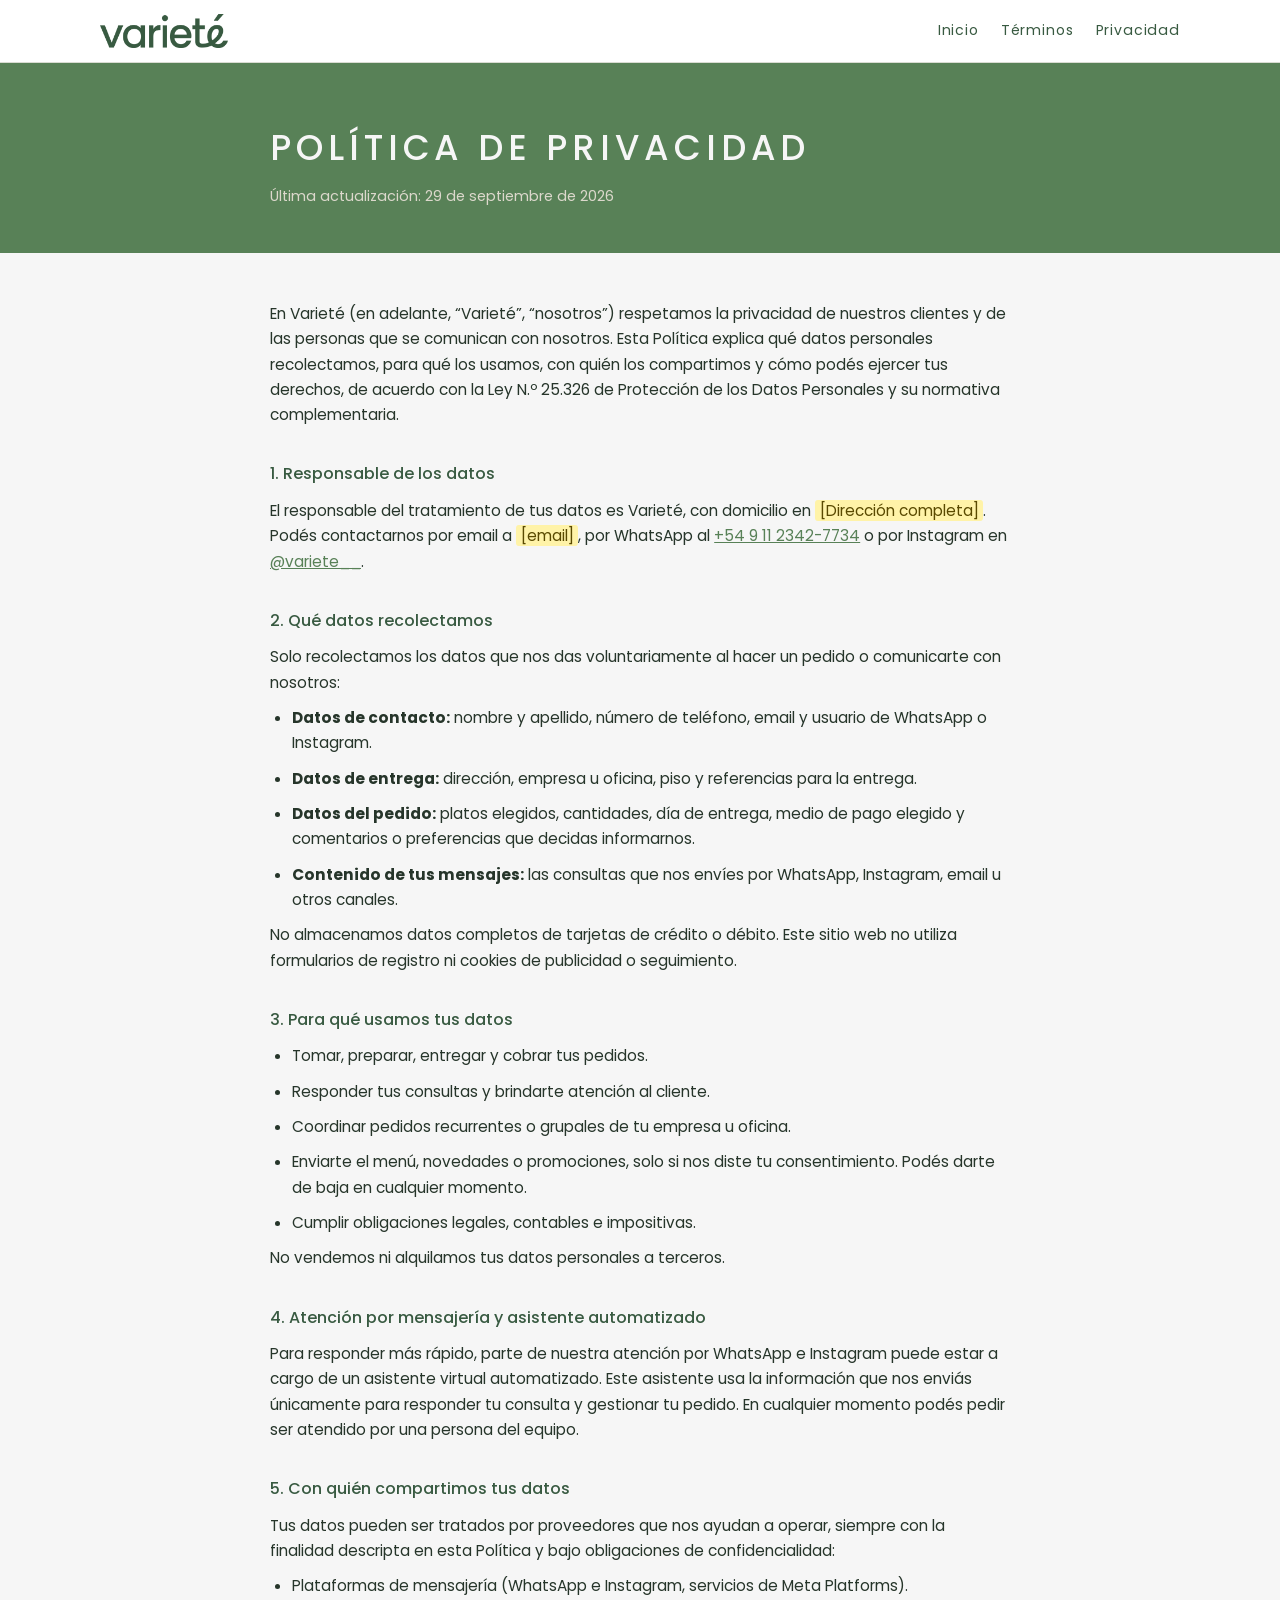
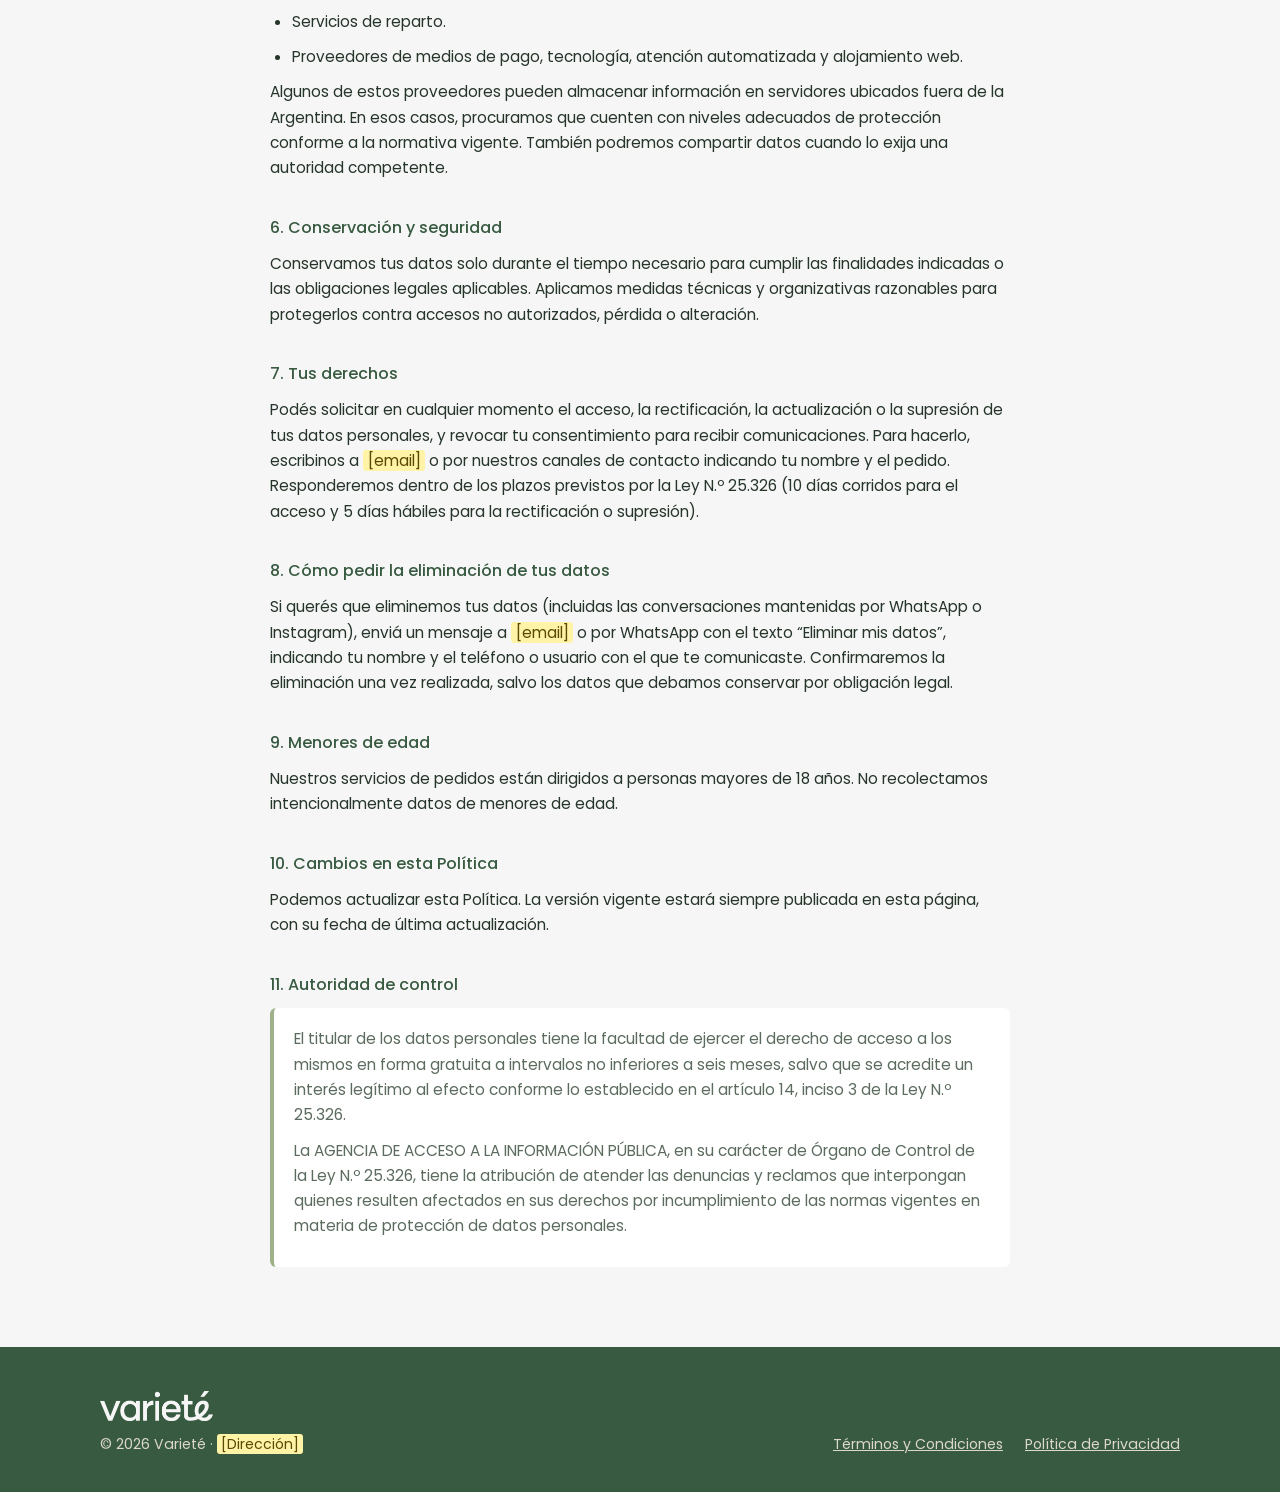
==== privacidad.html @ 96e12840 "variete homepage" ====
<!doctype html>
<html lang="es-AR">
<head>
  <meta charset="utf-8">
  <meta name="viewport" content="width=device-width, initial-scale=1">
  <title>Política de Privacidad | Varieté</title>
  <meta name="description" content="Política de Privacidad de Varieté: qué datos personales recolectamos al tomar pedidos, para qué los usamos y cómo ejercer tus derechos.">
  <link rel="icon" href="/img/favicon.png">
  <link rel="preconnect" href="https://fonts.googleapis.com">
  <link rel="preconnect" href="https://fonts.gstatic.com" crossorigin>
  <link href="https://fonts.googleapis.com/css2?family=Poppins:wght@400;500&display=swap" rel="stylesheet">
  <link rel="stylesheet" href="/styles.css">
</head>
<body>
  <header class="site">
    <div class="wrap">
      <a class="logo" href="/"><img src="/img/logo-verde.png" alt="Varieté"></a>
      <nav>
        <a href="/">Inicio</a>
        <a class="nav-sec" href="/terminos">Términos</a>
        <a class="nav-sec" href="/privacidad">Privacidad</a>
      </nav>
    </div>
  </header>

  <section class="legal-head">
    <div class="wrap">
      <h1 class="titulo">Política de Privacidad</h1>
      <p class="updated">Última actualización: 29 de septiembre de 2026</p>
    </div>
  </section>

  <main class="legal">
    <div class="wrap">
      <p>En Varieté (en adelante, “Varieté”, “nosotros”) respetamos la privacidad de nuestros clientes y de las personas que se comunican con nosotros. Esta Política explica qué datos personales recolectamos, para qué los usamos, con quién los compartimos y cómo podés ejercer tus derechos, de acuerdo con la Ley N.º 25.326 de Protección de los Datos Personales y su normativa complementaria.</p>

      <h2>1. Responsable de los datos</h2>
      <p>El responsable del tratamiento de tus datos es Varieté, con domicilio en <span class="completar">[Dirección completa]</span>. Podés contactarnos por email a <span class="completar">[email]</span>, por WhatsApp al <a href="https://wa.me/5491123427734" target="_blank" rel="noopener">+54 9 11 2342-7734</a> o por Instagram en <a href="https://www.instagram.com/variete__/" target="_blank" rel="noopener">@variete__</a>.</p>

      <h2>2. Qué datos recolectamos</h2>
      <p>Solo recolectamos los datos que nos das voluntariamente al hacer un pedido o comunicarte con nosotros:</p>
      <ul>
        <li><strong>Datos de contacto:</strong> nombre y apellido, número de teléfono, email y usuario de WhatsApp o Instagram.</li>
        <li><strong>Datos de entrega:</strong> dirección, empresa u oficina, piso y referencias para la entrega.</li>
        <li><strong>Datos del pedido:</strong> platos elegidos, cantidades, día de entrega, medio de pago elegido y comentarios o preferencias que decidas informarnos.</li>
        <li><strong>Contenido de tus mensajes:</strong> las consultas que nos envíes por WhatsApp, Instagram, email u otros canales.</li>
      </ul>
      <p>No almacenamos datos completos de tarjetas de crédito o débito. Este sitio web no utiliza formularios de registro ni cookies de publicidad o seguimiento.</p>

      <h2>3. Para qué usamos tus datos</h2>
      <ul>
        <li>Tomar, preparar, entregar y cobrar tus pedidos.</li>
        <li>Responder tus consultas y brindarte atención al cliente.</li>
        <li>Coordinar pedidos recurrentes o grupales de tu empresa u oficina.</li>
        <li>Enviarte el menú, novedades o promociones, solo si nos diste tu consentimiento. Podés darte de baja en cualquier momento.</li>
        <li>Cumplir obligaciones legales, contables e impositivas.</li>
      </ul>
      <p>No vendemos ni alquilamos tus datos personales a terceros.</p>

      <h2>4. Atención por mensajería y asistente automatizado</h2>
      <p>Para responder más rápido, parte de nuestra atención por WhatsApp e Instagram puede estar a cargo de un asistente virtual automatizado. Este asistente usa la información que nos enviás únicamente para responder tu consulta y gestionar tu pedido. En cualquier momento podés pedir ser atendido por una persona del equipo.</p>

      <h2>5. Con quién compartimos tus datos</h2>
      <p>Tus datos pueden ser tratados por proveedores que nos ayudan a operar, siempre con la finalidad descripta en esta Política y bajo obligaciones de confidencialidad:</p>
      <ul>
        <li>Plataformas de mensajería (WhatsApp e Instagram, servicios de Meta Platforms).</li>
        <li>Servicios de reparto.</li>
        <li>Proveedores de medios de pago, tecnología, atención automatizada y alojamiento web.</li>
      </ul>
      <p>Algunos de estos proveedores pueden almacenar información en servidores ubicados fuera de la Argentina. En esos casos, procuramos que cuenten con niveles adecuados de protección conforme a la normativa vigente. También podremos compartir datos cuando lo exija una autoridad competente.</p>

      <h2>6. Conservación y seguridad</h2>
      <p>Conservamos tus datos solo durante el tiempo necesario para cumplir las finalidades indicadas o las obligaciones legales aplicables. Aplicamos medidas técnicas y organizativas razonables para protegerlos contra accesos no autorizados, pérdida o alteración.</p>

      <h2>7. Tus derechos</h2>
      <p>Podés solicitar en cualquier momento el acceso, la rectificación, la actualización o la supresión de tus datos personales, y revocar tu consentimiento para recibir comunicaciones. Para hacerlo, escribinos a <span class="completar">[email]</span> o por nuestros canales de contacto indicando tu nombre y el pedido. Responderemos dentro de los plazos previstos por la Ley N.º 25.326 (10 días corridos para el acceso y 5 días hábiles para la rectificación o supresión).</p>

      <h2>8. Cómo pedir la eliminación de tus datos</h2>
      <p>Si querés que eliminemos tus datos (incluidas las conversaciones mantenidas por WhatsApp o Instagram), enviá un mensaje a <span class="completar">[email]</span> o por WhatsApp con el texto “Eliminar mis datos”, indicando tu nombre y el teléfono o usuario con el que te comunicaste. Confirmaremos la eliminación una vez realizada, salvo los datos que debamos conservar por obligación legal.</p>

      <h2>9. Menores de edad</h2>
      <p>Nuestros servicios de pedidos están dirigidos a personas mayores de 18 años. No recolectamos intencionalmente datos de menores de edad.</p>

      <h2>10. Cambios en esta Política</h2>
      <p>Podemos actualizar esta Política. La versión vigente estará siempre publicada en esta página, con su fecha de última actualización.</p>

      <h2>11. Autoridad de control</h2>
      <div class="box">
        <p>El titular de los datos personales tiene la facultad de ejercer el derecho de acceso a los mismos en forma gratuita a intervalos no inferiores a seis meses, salvo que se acredite un interés legítimo al efecto conforme lo establecido en el artículo 14, inciso 3 de la Ley N.º 25.326.</p>
        <p>La AGENCIA DE ACCESO A LA INFORMACIÓN PÚBLICA, en su carácter de Órgano de Control de la Ley N.º 25.326, tiene la atribución de atender las denuncias y reclamos que interpongan quienes resulten afectados en sus derechos por incumplimiento de las normas vigentes en materia de protección de datos personales.</p>
      </div>
    </div>
  </main>

  <footer class="site">
    <div class="wrap">
      <div>
        <img class="logo-footer" src="/img/logo-blanco.png" alt="Varieté">
        <div>© 2026 Varieté · <span class="completar">[Dirección]</span></div>
      </div>
      <div>
        <a href="/terminos">Términos y Condiciones</a>
        <a href="/privacidad">Política de Privacidad</a>
      </div>
    </div>
  </footer>
</body>
</html>
---- styles.css ----
/* ====== Identidad Varieté ====== */
:root {
  --blanco: #F6F6F6;
  --arena: #DCD8CC;
  --salvia: #A0B089;
  --verde: #588157;
  --verde-osc: #385A41;
  --ink: #26352a;
  --muted: #5b6b5e;
  --line: #d9dcd2;
  --font: "Poppins", system-ui, -apple-system, "Segoe UI", Roboto, sans-serif;
}

* { box-sizing: border-box; margin: 0; padding: 0; }
html { scroll-behavior: smooth; }
body { font-family: var(--font); background: var(--blanco); color: var(--ink); line-height: 1.65; font-size: 16px; font-weight: 400; }
a { color: var(--verde); }
img { max-width: 100%; display: block; }

/* Marca pendiente de completar (borrar la clase cuando se cargue el dato real) */
.completar { background: #fff3a8; color: #5a4a00; padding: 0 .3em; border-radius: 3px; }

.wrap { max-width: 1120px; margin: 0 auto; padding: 0 20px; }
.titulo { text-transform: uppercase; letter-spacing: .14em; font-weight: 500; }

/* Header */
header.site { background: #fff; border-bottom: 1px solid var(--line); position: sticky; top: 0; z-index: 10; }
header.site .wrap { display: flex; align-items: center; justify-content: space-between; gap: 16px; padding-top: 14px; padding-bottom: 14px; }
.logo img { height: 34px; width: auto; }
nav { display: flex; align-items: center; gap: 22px; }
nav a { color: var(--verde-osc); text-decoration: none; font-size: .88rem; letter-spacing: .06em; }
nav a:hover { color: var(--verde); }

/* Botones */
.btn { display: inline-block; padding: 12px 24px; border-radius: 999px; text-decoration: none; font-size: .84rem; letter-spacing: .1em; text-transform: uppercase; font-weight: 500; border: 1.5px solid transparent; transition: .15s; }
.btn-claro { background: var(--blanco); color: var(--verde-osc); }
.btn-claro:hover { background: var(--arena); }
.btn-borde { border-color: var(--blanco); color: var(--blanco); }
.btn-borde:hover { background: rgba(255,255,255,.12); }
.btn-verde { background: var(--verde); color: #fff; }
.btn-verde:hover { background: var(--verde-osc); }

/* Hero */
.hero { background: var(--verde); color: var(--blanco); overflow: hidden; }
.hero .wrap { display: grid; grid-template-columns: 1.05fr 1fr; gap: 48px; align-items: center; padding-top: 72px; padding-bottom: 72px; }
.hero .logo-hero { width: min(420px, 90%); }
.hero .tagline { margin-top: 18px; font-size: 1rem; color: var(--arena); }
.hero p.bajada { margin-top: 22px; max-width: 460px; font-size: 1.05rem; opacity: .95; }
.hero .acciones { margin-top: 30px; display: flex; gap: 12px; flex-wrap: wrap; }
.hero .foto { border-radius: 18px; overflow: hidden; box-shadow: 0 20px 50px rgba(0,0,0,.18); }
.hero .foto img { width: 100%; aspect-ratio: 16/10; object-fit: cover; }

/* Franja de horario */
.franja { background: var(--verde-osc); color: var(--arena); text-align: center; padding: 14px 20px; font-size: .9rem; letter-spacing: .08em; }
.franja strong { color: var(--blanco); font-weight: 500; }

/* Secciones */
section.block { padding: 80px 0; }
section.block.arena { background: var(--arena); }
.sec-head { text-align: center; margin-bottom: 44px; }
.sec-head h2 { font-size: clamp(1.5rem, 3.2vw, 2rem); color: var(--verde-osc); }
.sec-head p { color: var(--muted); margin-top: 10px; max-width: 560px; margin-left: auto; margin-right: auto; }

/* Beneficios */
.beneficios { display: grid; grid-template-columns: repeat(4, 1fr); gap: 20px; }
.beneficio { background: #fff; border-radius: 16px; overflow: hidden; }
.beneficio img { width: 100%; aspect-ratio: 1; object-fit: cover; }
.beneficio div { padding: 18px 20px 22px; }
.beneficio h3 { font-size: .86rem; color: var(--verde-osc); margin-bottom: 6px; }
.beneficio p { font-size: .9rem; color: var(--muted); }

/* Cómo pedir */
.pasos { display: grid; grid-template-columns: repeat(3, 1fr); gap: 20px; counter-reset: paso; }
.paso { background: var(--blanco); border-radius: 16px; padding: 28px 24px; position: relative; }
.paso::before { counter-increment: paso; content: counter(paso); display: grid; place-items: center; width: 40px; height: 40px; border-radius: 50%; background: var(--verde); color: #fff; font-weight: 500; margin-bottom: 16px; }
.paso h3 { font-size: .9rem; color: var(--verde-osc); margin-bottom: 6px; }
.paso p { font-size: .94rem; color: var(--muted); }
.pedir-cta { text-align: center; margin-top: 36px; display: flex; gap: 12px; justify-content: center; flex-wrap: wrap; }

/* Menú */
.menu-grid { display: grid; grid-template-columns: repeat(3, 1fr); gap: 24px; }
.cat { background: #fff; border-radius: 16px; overflow: hidden; display: flex; flex-direction: column; }
.cat img { width: 100%; aspect-ratio: 4/3; object-fit: cover; }
.cat .cuerpo { padding: 22px 22px 26px; }
.cat h3 { font-size: .95rem; color: #fff; background: var(--verde); display: inline-block; padding: 4px 14px; border-radius: 999px; margin-bottom: 14px; }
.cat ul { list-style: none; }
.cat li { padding: 10px 0; border-top: 1px solid var(--line); }
.cat li:first-child { border-top: 0; padding-top: 0; }
.cat li strong { display: block; font-weight: 500; color: var(--verde-osc); font-size: .93rem; }
.cat li span { font-size: .84rem; color: var(--muted); }
.nuevo { font-size: .66rem; background: #e8f07a; color: var(--verde-osc); padding: 1px 7px; border-radius: 999px; margin-left: 6px; vertical-align: 2px; letter-spacing: .08em; }
.menu-nota { text-align: center; color: var(--muted); font-size: .88rem; margin-top: 28px; }

/* Contacto */
.contacto-grid { display: grid; grid-template-columns: repeat(auto-fit, minmax(230px, 1fr)); gap: 20px; }
.dato { background: var(--blanco); border-radius: 16px; padding: 24px; }
.dato h3 { font-size: .74rem; color: var(--verde); margin-bottom: 6px; }
.dato p { color: var(--verde-osc); }

/* Páginas legales */
.legal-head { background: var(--verde); color: var(--blanco); padding: 56px 0 44px; }
.legal-head h1 { font-size: clamp(1.6rem, 4vw, 2.2rem); }
.legal-head .updated { color: var(--arena); font-size: .9rem; margin-top: 8px; }
.legal { padding: 48px 0 80px; }
.legal .wrap, .legal-head .wrap { max-width: 780px; }
.legal h2 { font-size: 1rem; color: var(--verde-osc); margin: 34px 0 10px; font-weight: 500; }
.legal p, .legal li { margin-bottom: 10px; color: var(--ink); font-size: .96rem; }
.legal ul { padding-left: 22px; }
.legal .box { background: #fff; border-left: 4px solid var(--salvia); padding: 18px 20px; border-radius: 6px; font-size: .9rem; }
.legal .box p { color: var(--muted); }

/* Footer */
footer.site { background: var(--verde-osc); color: var(--arena); padding: 44px 0 36px; font-size: .88rem; }
footer.site .wrap { display: flex; justify-content: space-between; align-items: flex-end; gap: 24px; flex-wrap: wrap; }
footer.site .logo-footer { height: 30px; width: auto; margin-bottom: 12px; }
footer.site a { color: var(--arena); margin-left: 18px; }
footer.site a:first-child { margin-left: 0; }

@media (max-width: 900px) {
  .hero .wrap { grid-template-columns: 1fr; padding-top: 52px; padding-bottom: 52px; gap: 36px; }
  .beneficios { grid-template-columns: repeat(2, 1fr); }
  .menu-grid { grid-template-columns: repeat(2, 1fr); }
  .pasos { grid-template-columns: 1fr; }
}
@media (max-width: 600px) {
  nav a.nav-sec { display: none; }
  .logo img { height: 28px; }
  section.block { padding: 60px 0; }
  .menu-grid { grid-template-columns: 1fr; }
  .beneficios { gap: 14px; }
  .beneficio div { padding: 14px; }
  footer.site a { margin-left: 0; margin-right: 16px; }
}
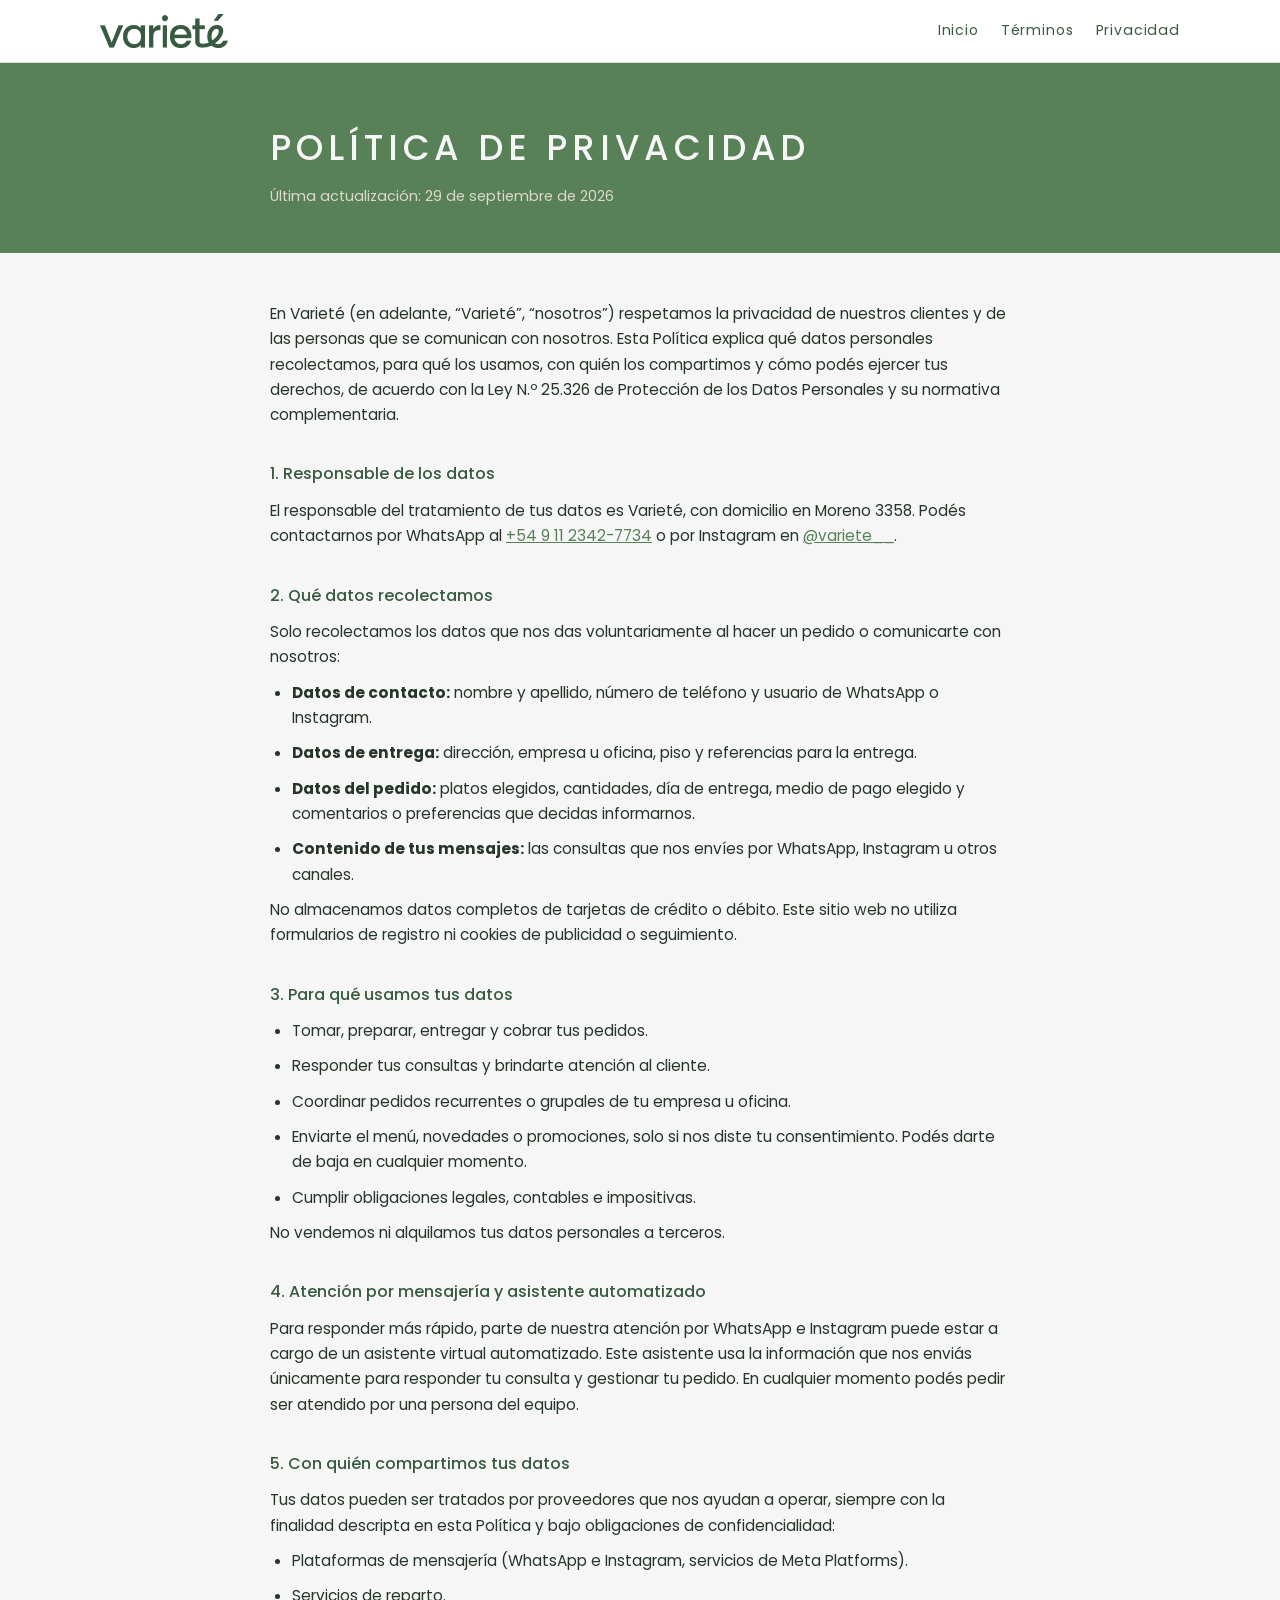
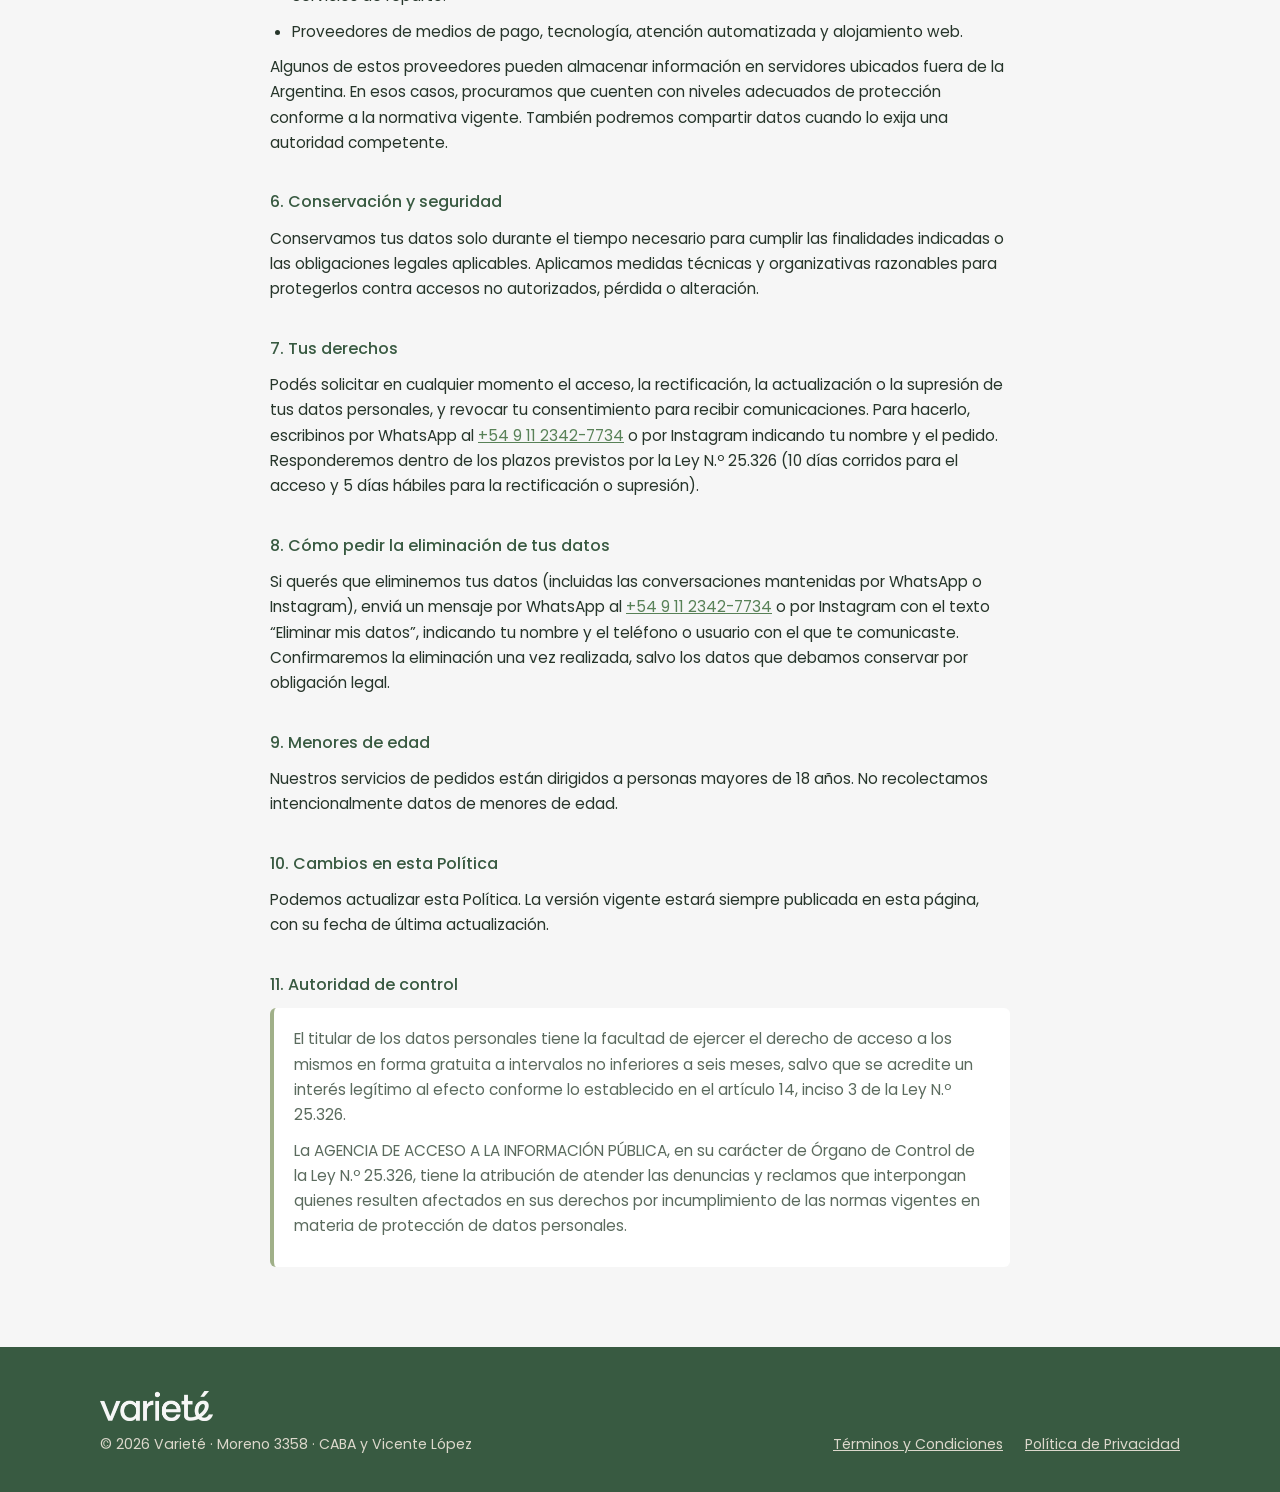
==== commit bd95a109: "agrego datos" ====
--- a/privacidad.html
+++ b/privacidad.html
@@ -5,20 +5,20 @@
   <meta name="viewport" content="width=device-width, initial-scale=1">
   <title>Política de Privacidad | Varieté</title>
   <meta name="description" content="Política de Privacidad de Varieté: qué datos personales recolectamos al tomar pedidos, para qué los usamos y cómo ejercer tus derechos.">
-  <link rel="icon" href="/img/favicon.png">
+  <link rel="icon" href="img/favicon.png">
   <link rel="preconnect" href="https://fonts.googleapis.com">
   <link rel="preconnect" href="https://fonts.gstatic.com" crossorigin>
   <link href="https://fonts.googleapis.com/css2?family=Poppins:wght@400;500&display=swap" rel="stylesheet">
-  <link rel="stylesheet" href="/styles.css">
+  <link rel="stylesheet" href="styles.css">
 </head>
 <body>
   <header class="site">
     <div class="wrap">
-      <a class="logo" href="/"><img src="/img/logo-verde.png" alt="Varieté"></a>
+      <a class="logo" href="./"><img src="img/logo-verde.png" alt="Varieté"></a>
       <nav>
-        <a href="/">Inicio</a>
-        <a class="nav-sec" href="/terminos">Términos</a>
-        <a class="nav-sec" href="/privacidad">Privacidad</a>
+        <a href="./">Inicio</a>
+        <a class="nav-sec" href="terminos">Términos</a>
+        <a class="nav-sec" href="privacidad">Privacidad</a>
       </nav>
     </div>
   </header>
@@ -35,15 +35,15 @@
       <p>En Varieté (en adelante, “Varieté”, “nosotros”) respetamos la privacidad de nuestros clientes y de las personas que se comunican con nosotros. Esta Política explica qué datos personales recolectamos, para qué los usamos, con quién los compartimos y cómo podés ejercer tus derechos, de acuerdo con la Ley N.º 25.326 de Protección de los Datos Personales y su normativa complementaria.</p>
 
       <h2>1. Responsable de los datos</h2>
-      <p>El responsable del tratamiento de tus datos es Varieté, con domicilio en <span class="completar">[Dirección completa]</span>. Podés contactarnos por email a <span class="completar">[email]</span>, por WhatsApp al <a href="https://wa.me/5491123427734" target="_blank" rel="noopener">+54 9 11 2342-7734</a> o por Instagram en <a href="https://www.instagram.com/variete__/" target="_blank" rel="noopener">@variete__</a>.</p>
+      <p>El responsable del tratamiento de tus datos es Varieté, con domicilio en Moreno 3358. Podés contactarnos por WhatsApp al <a href="https://wa.me/5491123427734" target="_blank" rel="noopener">+54 9 11 2342-7734</a> o por Instagram en <a href="https://www.instagram.com/variete__/" target="_blank" rel="noopener">@variete__</a>.</p>
 
       <h2>2. Qué datos recolectamos</h2>
       <p>Solo recolectamos los datos que nos das voluntariamente al hacer un pedido o comunicarte con nosotros:</p>
       <ul>
-        <li><strong>Datos de contacto:</strong> nombre y apellido, número de teléfono, email y usuario de WhatsApp o Instagram.</li>
+        <li><strong>Datos de contacto:</strong> nombre y apellido, número de teléfono y usuario de WhatsApp o Instagram.</li>
         <li><strong>Datos de entrega:</strong> dirección, empresa u oficina, piso y referencias para la entrega.</li>
         <li><strong>Datos del pedido:</strong> platos elegidos, cantidades, día de entrega, medio de pago elegido y comentarios o preferencias que decidas informarnos.</li>
-        <li><strong>Contenido de tus mensajes:</strong> las consultas que nos envíes por WhatsApp, Instagram, email u otros canales.</li>
+        <li><strong>Contenido de tus mensajes:</strong> las consultas que nos envíes por WhatsApp, Instagram u otros canales.</li>
       </ul>
       <p>No almacenamos datos completos de tarjetas de crédito o débito. Este sitio web no utiliza formularios de registro ni cookies de publicidad o seguimiento.</p>
 
@@ -73,10 +73,10 @@
       <p>Conservamos tus datos solo durante el tiempo necesario para cumplir las finalidades indicadas o las obligaciones legales aplicables. Aplicamos medidas técnicas y organizativas razonables para protegerlos contra accesos no autorizados, pérdida o alteración.</p>
 
       <h2>7. Tus derechos</h2>
-      <p>Podés solicitar en cualquier momento el acceso, la rectificación, la actualización o la supresión de tus datos personales, y revocar tu consentimiento para recibir comunicaciones. Para hacerlo, escribinos a <span class="completar">[email]</span> o por nuestros canales de contacto indicando tu nombre y el pedido. Responderemos dentro de los plazos previstos por la Ley N.º 25.326 (10 días corridos para el acceso y 5 días hábiles para la rectificación o supresión).</p>
+      <p>Podés solicitar en cualquier momento el acceso, la rectificación, la actualización o la supresión de tus datos personales, y revocar tu consentimiento para recibir comunicaciones. Para hacerlo, escribinos por WhatsApp al <a href="https://wa.me/5491123427734" target="_blank" rel="noopener">+54 9 11 2342-7734</a> o por Instagram indicando tu nombre y el pedido. Responderemos dentro de los plazos previstos por la Ley N.º 25.326 (10 días corridos para el acceso y 5 días hábiles para la rectificación o supresión).</p>
 
       <h2>8. Cómo pedir la eliminación de tus datos</h2>
-      <p>Si querés que eliminemos tus datos (incluidas las conversaciones mantenidas por WhatsApp o Instagram), enviá un mensaje a <span class="completar">[email]</span> o por WhatsApp con el texto “Eliminar mis datos”, indicando tu nombre y el teléfono o usuario con el que te comunicaste. Confirmaremos la eliminación una vez realizada, salvo los datos que debamos conservar por obligación legal.</p>
+      <p>Si querés que eliminemos tus datos (incluidas las conversaciones mantenidas por WhatsApp o Instagram), enviá un mensaje por WhatsApp al <a href="https://wa.me/5491123427734" target="_blank" rel="noopener">+54 9 11 2342-7734</a> o por Instagram con el texto “Eliminar mis datos”, indicando tu nombre y el teléfono o usuario con el que te comunicaste. Confirmaremos la eliminación una vez realizada, salvo los datos que debamos conservar por obligación legal.</p>
 
       <h2>9. Menores de edad</h2>
       <p>Nuestros servicios de pedidos están dirigidos a personas mayores de 18 años. No recolectamos intencionalmente datos de menores de edad.</p>
@@ -95,12 +95,12 @@
   <footer class="site">
     <div class="wrap">
       <div>
-        <img class="logo-footer" src="/img/logo-blanco.png" alt="Varieté">
-        <div>© 2026 Varieté · <span class="completar">[Dirección]</span></div>
+        <img class="logo-footer" src="img/logo-blanco.png" alt="Varieté">
+        <div>© 2026 Varieté · Moreno 3358 · CABA y Vicente López</div>
       </div>
       <div>
-        <a href="/terminos">Términos y Condiciones</a>
-        <a href="/privacidad">Política de Privacidad</a>
+        <a href="terminos">Términos y Condiciones</a>
+        <a href="privacidad">Política de Privacidad</a>
       </div>
     </div>
   </footer>
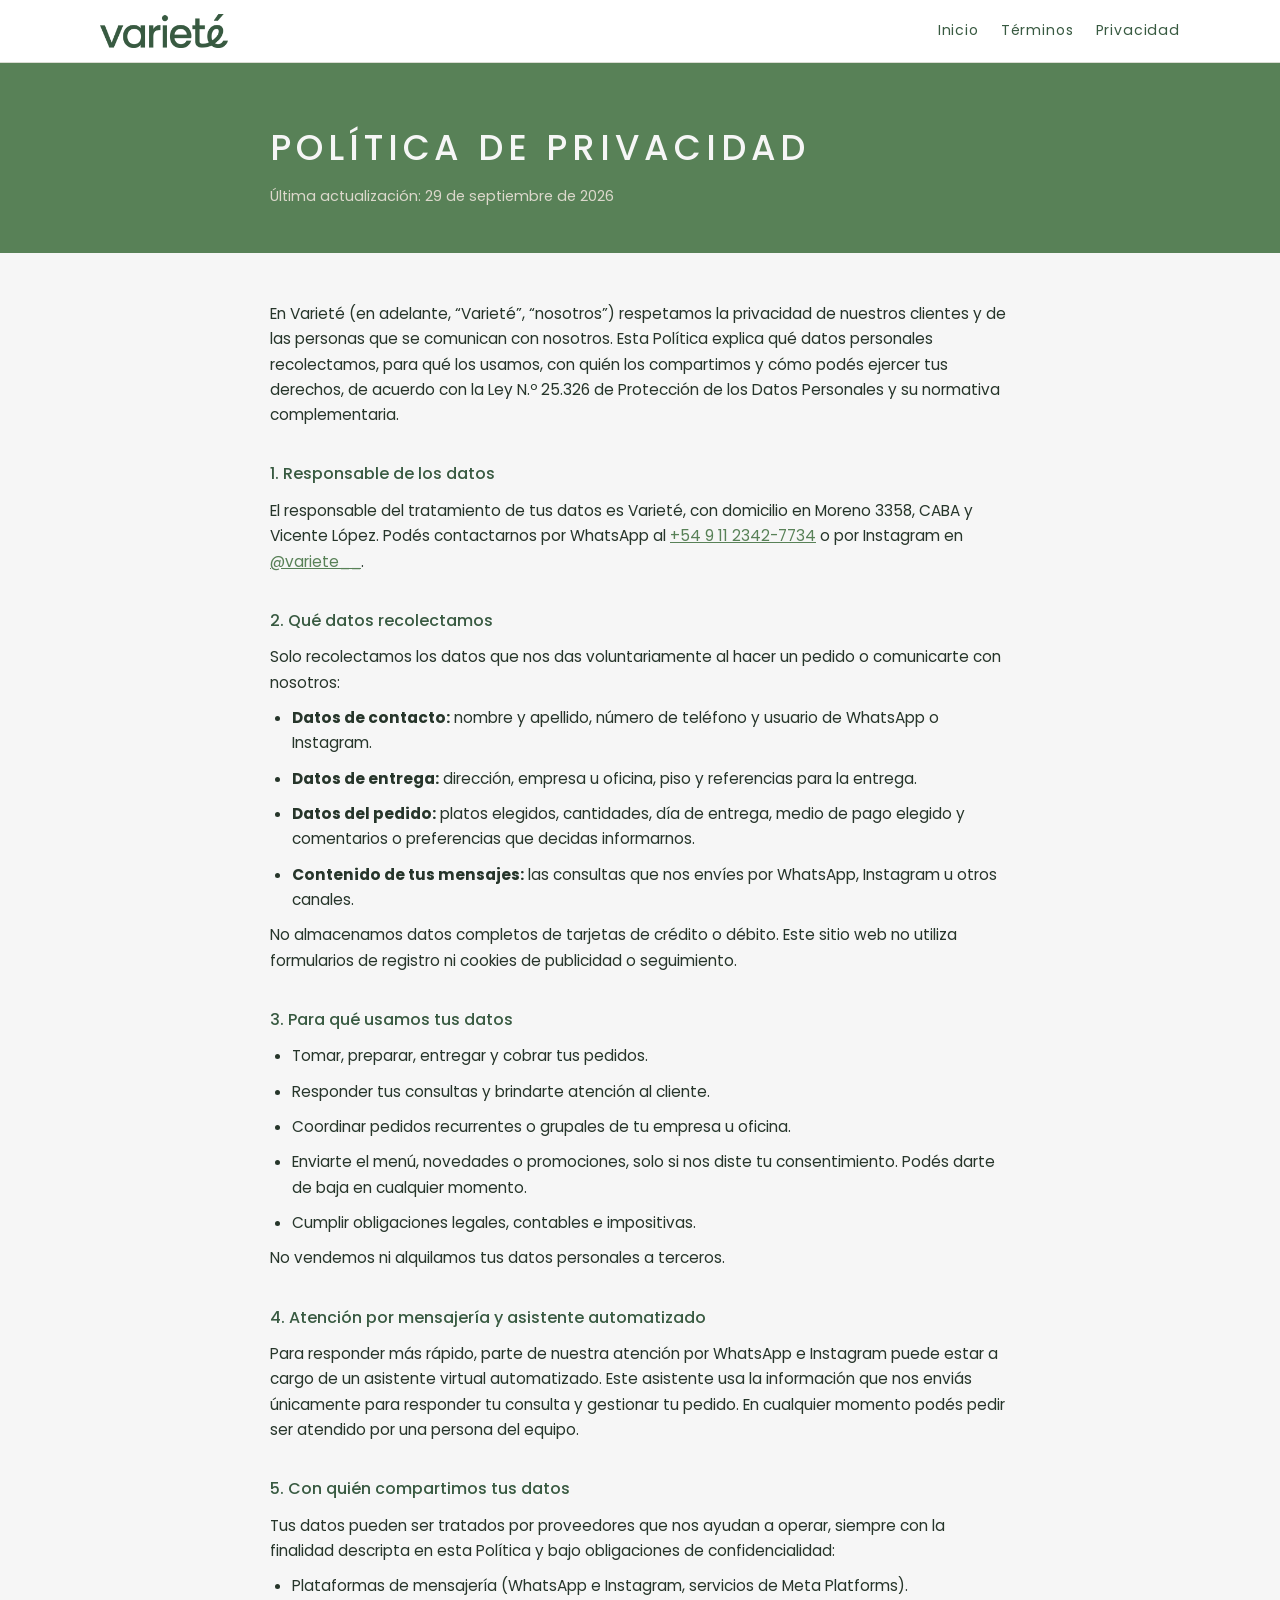
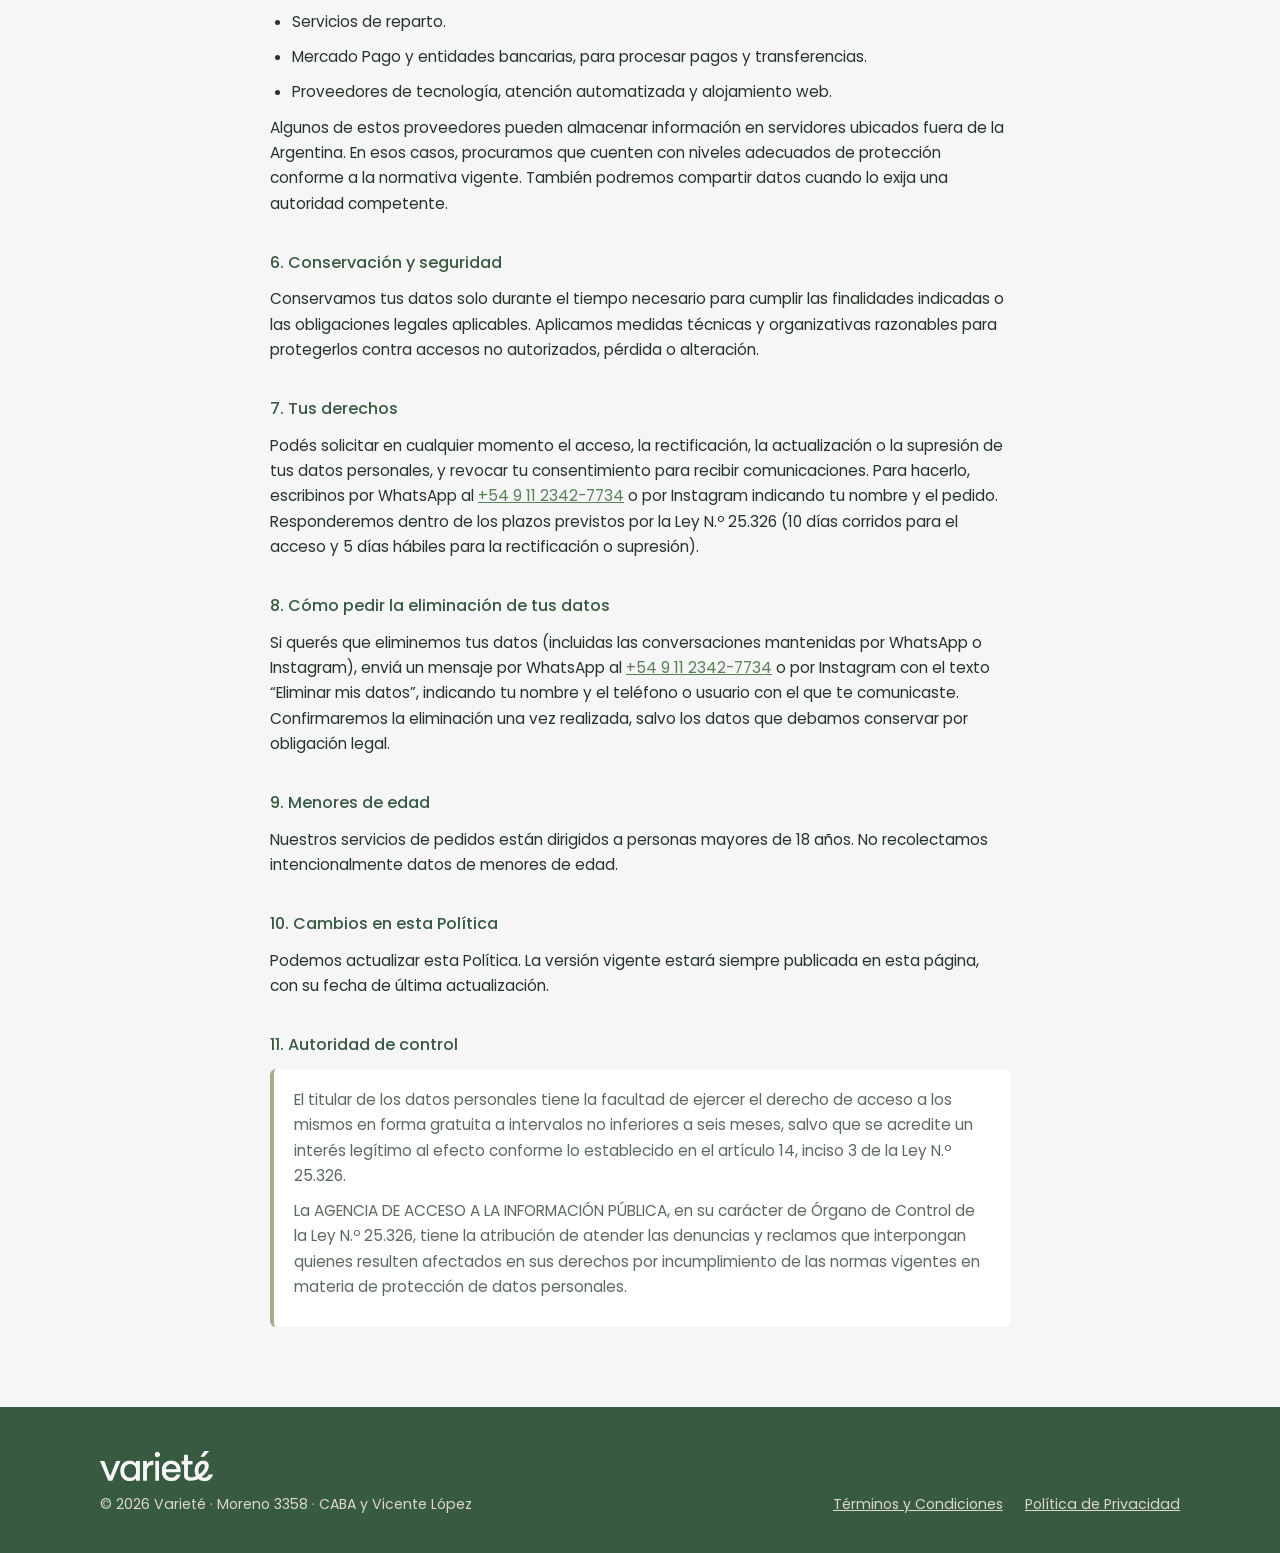
==== commit b1f5cd7f: "direccion, sin email y medios de pago" ====
--- a/privacidad.html
+++ b/privacidad.html
@@ -35,7 +35,7 @@
       <p>En Varieté (en adelante, “Varieté”, “nosotros”) respetamos la privacidad de nuestros clientes y de las personas que se comunican con nosotros. Esta Política explica qué datos personales recolectamos, para qué los usamos, con quién los compartimos y cómo podés ejercer tus derechos, de acuerdo con la Ley N.º 25.326 de Protección de los Datos Personales y su normativa complementaria.</p>
 
       <h2>1. Responsable de los datos</h2>
-      <p>El responsable del tratamiento de tus datos es Varieté, con domicilio en Moreno 3358. Podés contactarnos por WhatsApp al <a href="https://wa.me/5491123427734" target="_blank" rel="noopener">+54 9 11 2342-7734</a> o por Instagram en <a href="https://www.instagram.com/variete__/" target="_blank" rel="noopener">@variete__</a>.</p>
+      <p>El responsable del tratamiento de tus datos es Varieté, con domicilio en Moreno 3358, CABA y Vicente López. Podés contactarnos por WhatsApp al <a href="https://wa.me/5491123427734" target="_blank" rel="noopener">+54 9 11 2342-7734</a> o por Instagram en <a href="https://www.instagram.com/variete__/" target="_blank" rel="noopener">@variete__</a>.</p>
 
       <h2>2. Qué datos recolectamos</h2>
       <p>Solo recolectamos los datos que nos das voluntariamente al hacer un pedido o comunicarte con nosotros:</p>
@@ -65,7 +65,8 @@
       <ul>
         <li>Plataformas de mensajería (WhatsApp e Instagram, servicios de Meta Platforms).</li>
         <li>Servicios de reparto.</li>
-        <li>Proveedores de medios de pago, tecnología, atención automatizada y alojamiento web.</li>
+        <li>Mercado Pago y entidades bancarias, para procesar pagos y transferencias.</li>
+        <li>Proveedores de tecnología, atención automatizada y alojamiento web.</li>
       </ul>
       <p>Algunos de estos proveedores pueden almacenar información en servidores ubicados fuera de la Argentina. En esos casos, procuramos que cuenten con niveles adecuados de protección conforme a la normativa vigente. También podremos compartir datos cuando lo exija una autoridad competente.</p>
 
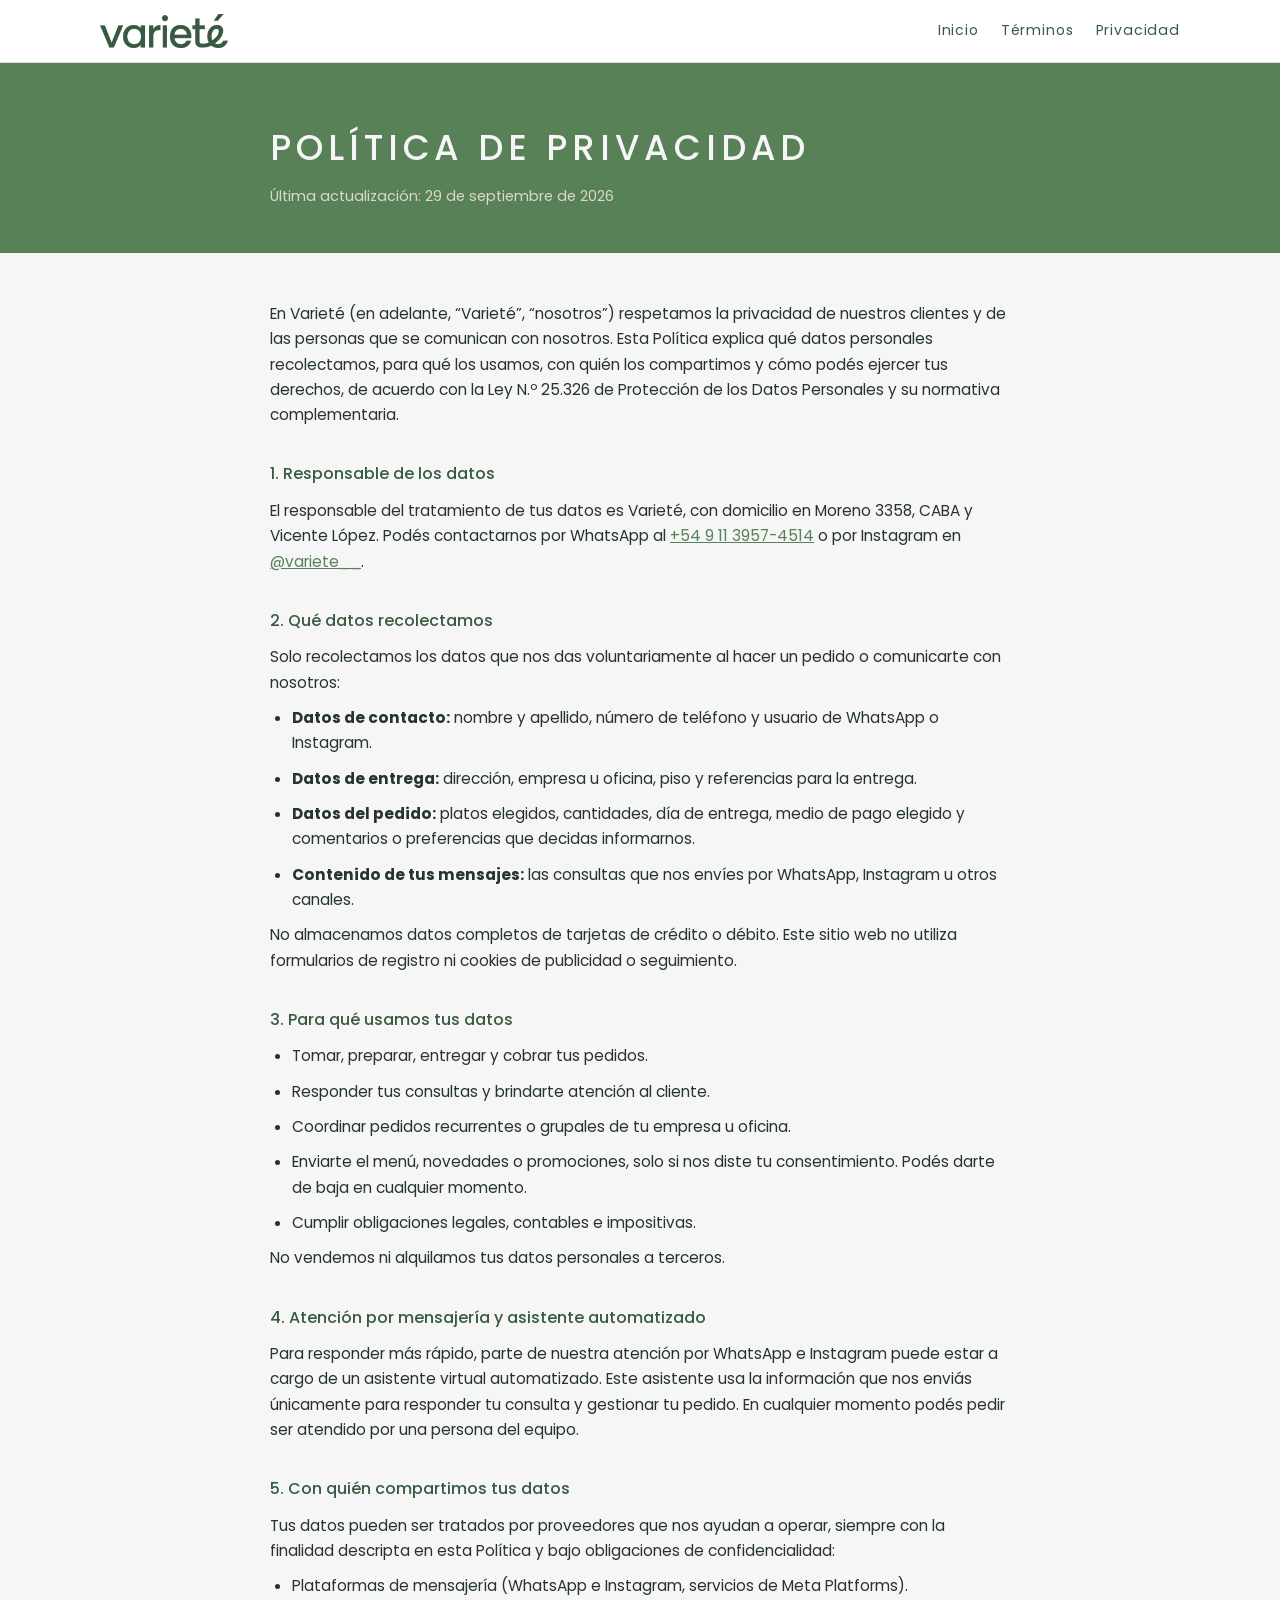
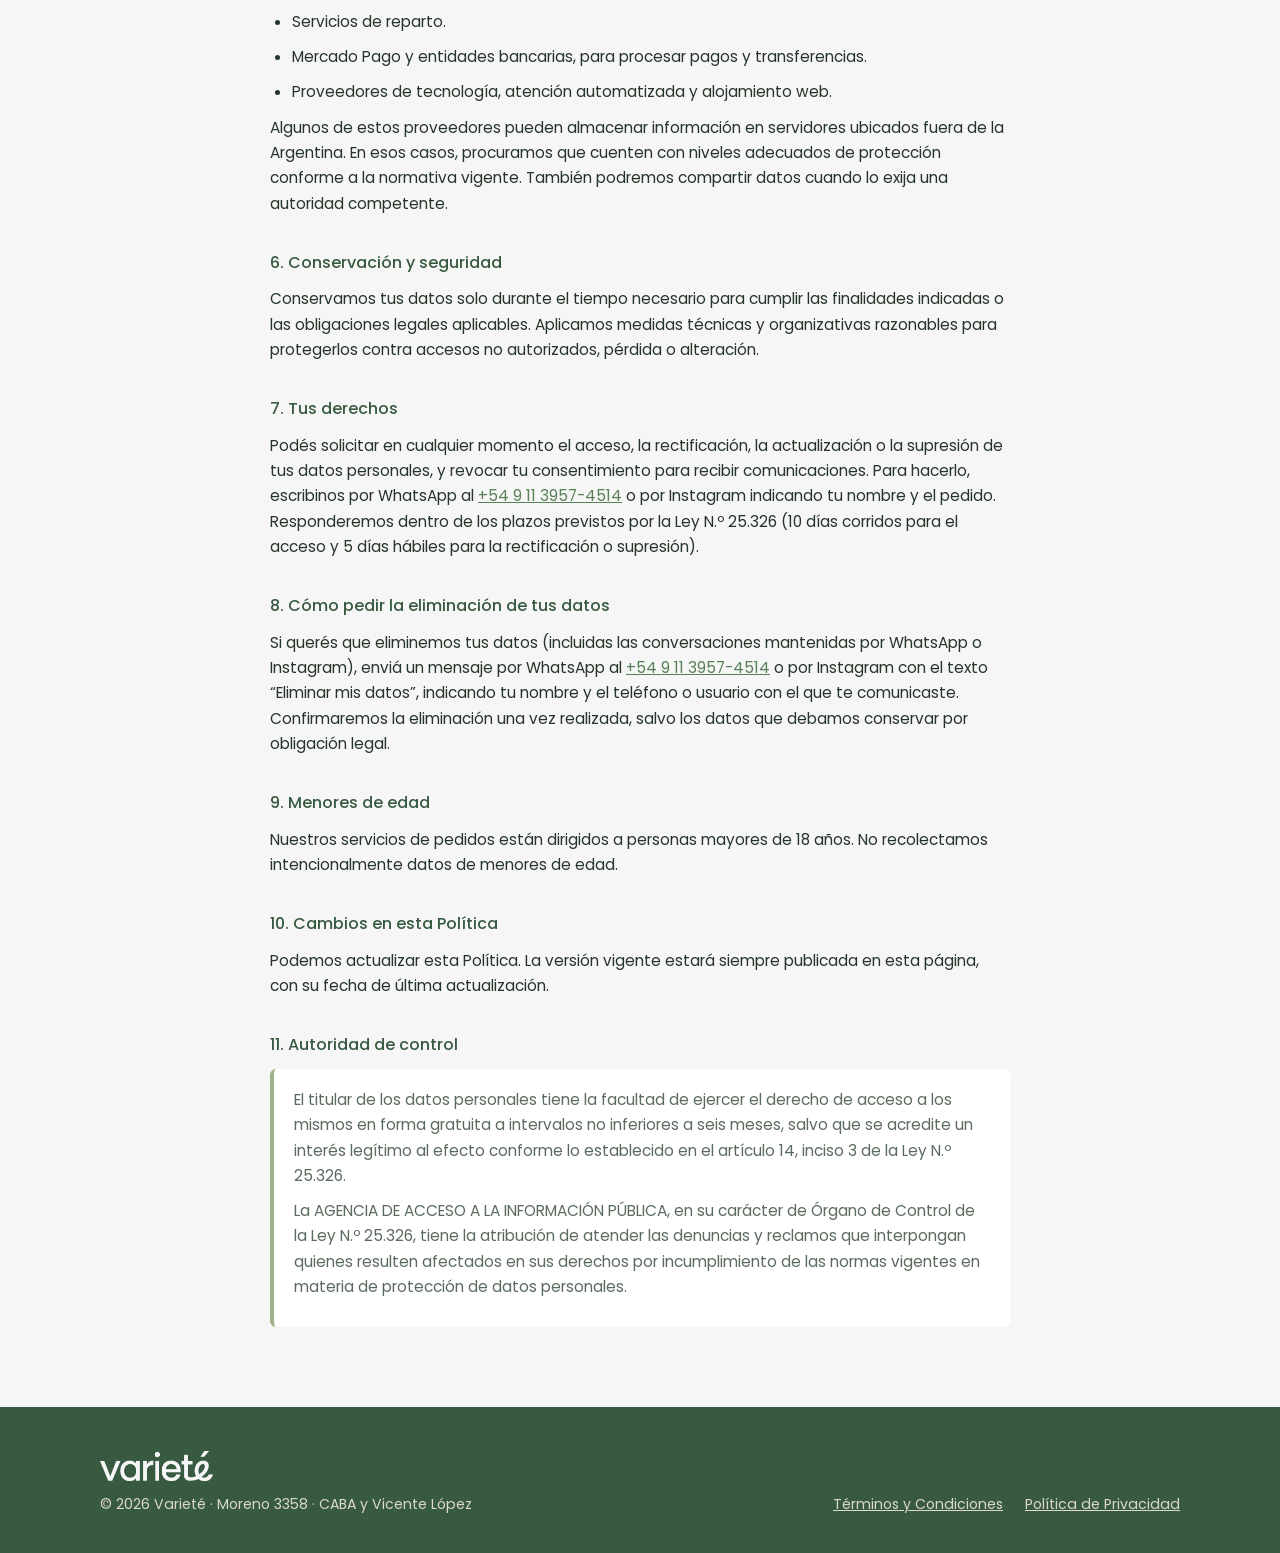
==== commit c0591a38: "nuevo numero de WhatsApp" ====
--- a/privacidad.html
+++ b/privacidad.html
@@ -35,7 +35,7 @@
       <p>En Varieté (en adelante, “Varieté”, “nosotros”) respetamos la privacidad de nuestros clientes y de las personas que se comunican con nosotros. Esta Política explica qué datos personales recolectamos, para qué los usamos, con quién los compartimos y cómo podés ejercer tus derechos, de acuerdo con la Ley N.º 25.326 de Protección de los Datos Personales y su normativa complementaria.</p>
 
       <h2>1. Responsable de los datos</h2>
-      <p>El responsable del tratamiento de tus datos es Varieté, con domicilio en Moreno 3358, CABA y Vicente López. Podés contactarnos por WhatsApp al <a href="https://wa.me/5491123427734" target="_blank" rel="noopener">+54 9 11 2342-7734</a> o por Instagram en <a href="https://www.instagram.com/variete__/" target="_blank" rel="noopener">@variete__</a>.</p>
+      <p>El responsable del tratamiento de tus datos es Varieté, con domicilio en Moreno 3358, CABA y Vicente López. Podés contactarnos por WhatsApp al <a href="https://wa.me/5491139574514" target="_blank" rel="noopener">+54 9 11 3957-4514</a> o por Instagram en <a href="https://www.instagram.com/variete__/" target="_blank" rel="noopener">@variete__</a>.</p>
 
       <h2>2. Qué datos recolectamos</h2>
       <p>Solo recolectamos los datos que nos das voluntariamente al hacer un pedido o comunicarte con nosotros:</p>
@@ -74,10 +74,10 @@
       <p>Conservamos tus datos solo durante el tiempo necesario para cumplir las finalidades indicadas o las obligaciones legales aplicables. Aplicamos medidas técnicas y organizativas razonables para protegerlos contra accesos no autorizados, pérdida o alteración.</p>
 
       <h2>7. Tus derechos</h2>
-      <p>Podés solicitar en cualquier momento el acceso, la rectificación, la actualización o la supresión de tus datos personales, y revocar tu consentimiento para recibir comunicaciones. Para hacerlo, escribinos por WhatsApp al <a href="https://wa.me/5491123427734" target="_blank" rel="noopener">+54 9 11 2342-7734</a> o por Instagram indicando tu nombre y el pedido. Responderemos dentro de los plazos previstos por la Ley N.º 25.326 (10 días corridos para el acceso y 5 días hábiles para la rectificación o supresión).</p>
+      <p>Podés solicitar en cualquier momento el acceso, la rectificación, la actualización o la supresión de tus datos personales, y revocar tu consentimiento para recibir comunicaciones. Para hacerlo, escribinos por WhatsApp al <a href="https://wa.me/5491139574514" target="_blank" rel="noopener">+54 9 11 3957-4514</a> o por Instagram indicando tu nombre y el pedido. Responderemos dentro de los plazos previstos por la Ley N.º 25.326 (10 días corridos para el acceso y 5 días hábiles para la rectificación o supresión).</p>
 
       <h2>8. Cómo pedir la eliminación de tus datos</h2>
-      <p>Si querés que eliminemos tus datos (incluidas las conversaciones mantenidas por WhatsApp o Instagram), enviá un mensaje por WhatsApp al <a href="https://wa.me/5491123427734" target="_blank" rel="noopener">+54 9 11 2342-7734</a> o por Instagram con el texto “Eliminar mis datos”, indicando tu nombre y el teléfono o usuario con el que te comunicaste. Confirmaremos la eliminación una vez realizada, salvo los datos que debamos conservar por obligación legal.</p>
+      <p>Si querés que eliminemos tus datos (incluidas las conversaciones mantenidas por WhatsApp o Instagram), enviá un mensaje por WhatsApp al <a href="https://wa.me/5491139574514" target="_blank" rel="noopener">+54 9 11 3957-4514</a> o por Instagram con el texto “Eliminar mis datos”, indicando tu nombre y el teléfono o usuario con el que te comunicaste. Confirmaremos la eliminación una vez realizada, salvo los datos que debamos conservar por obligación legal.</p>
 
       <h2>9. Menores de edad</h2>
       <p>Nuestros servicios de pedidos están dirigidos a personas mayores de 18 años. No recolectamos intencionalmente datos de menores de edad.</p>
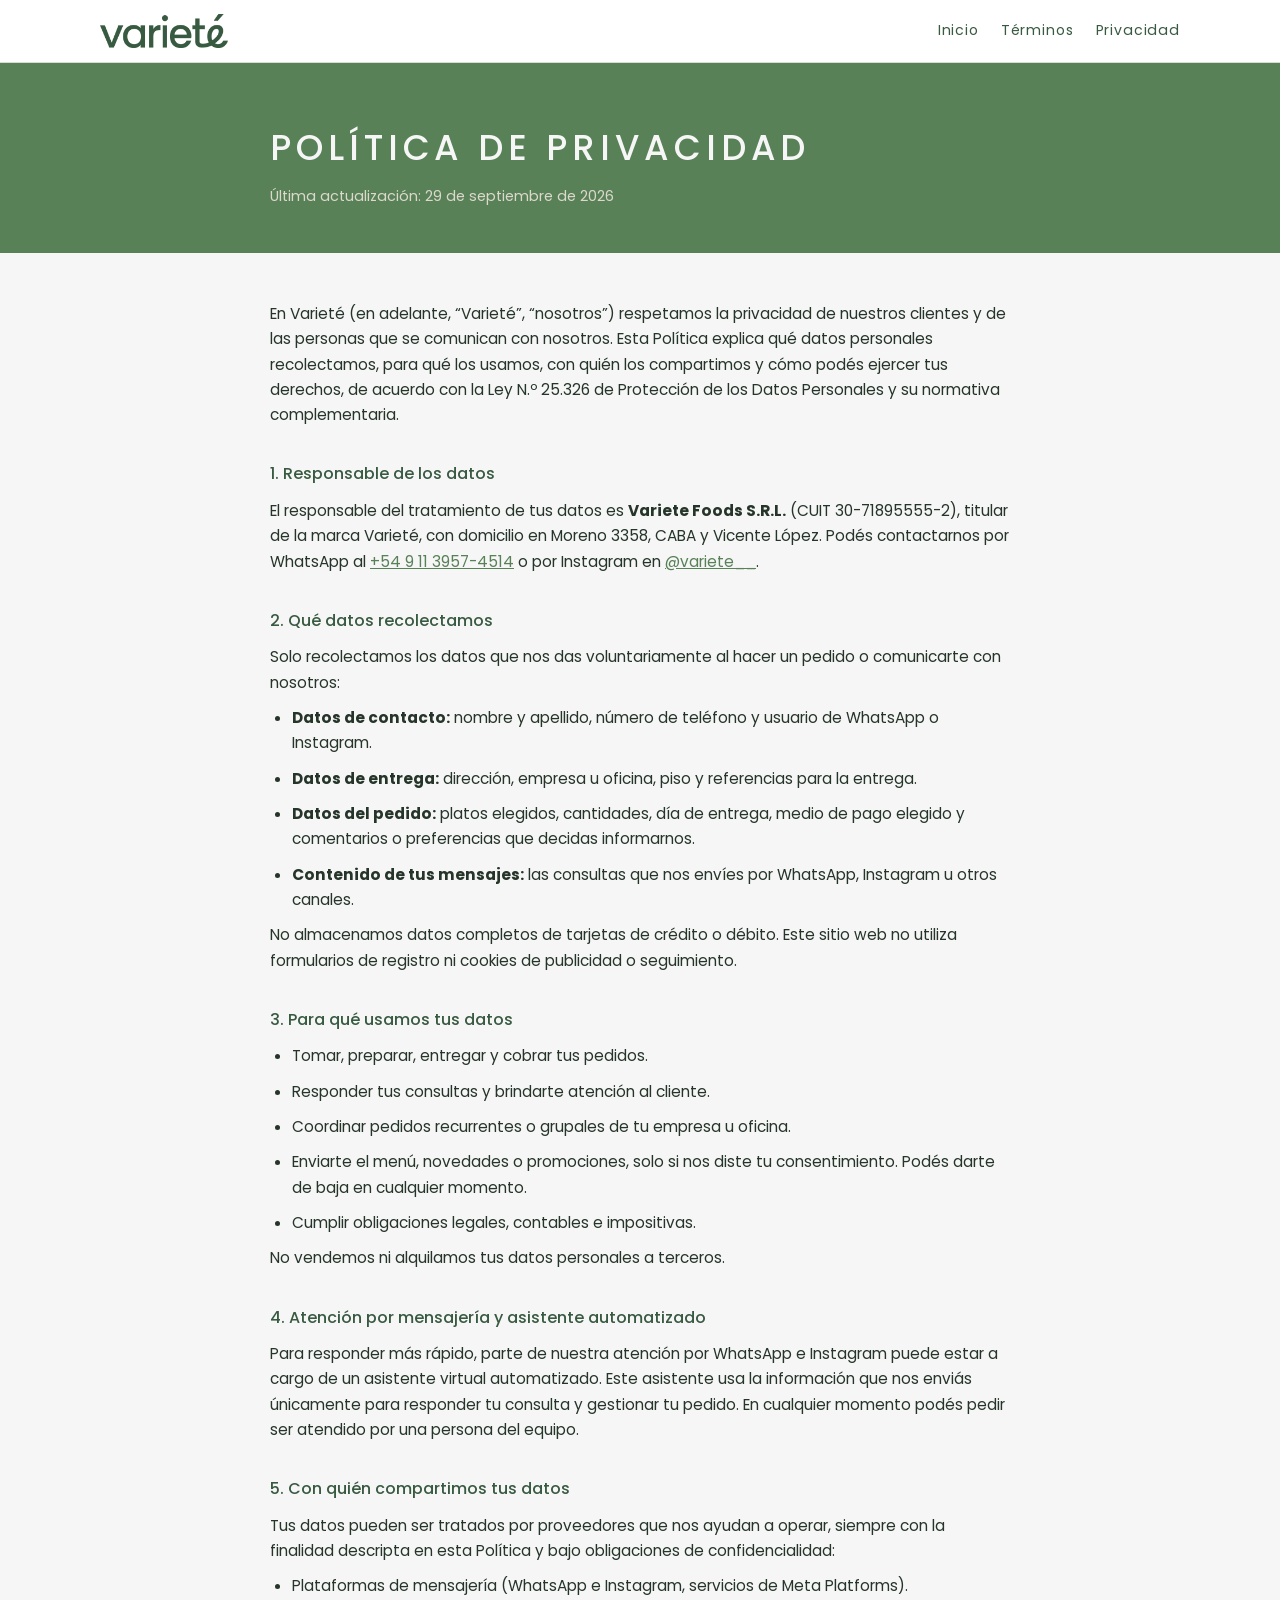
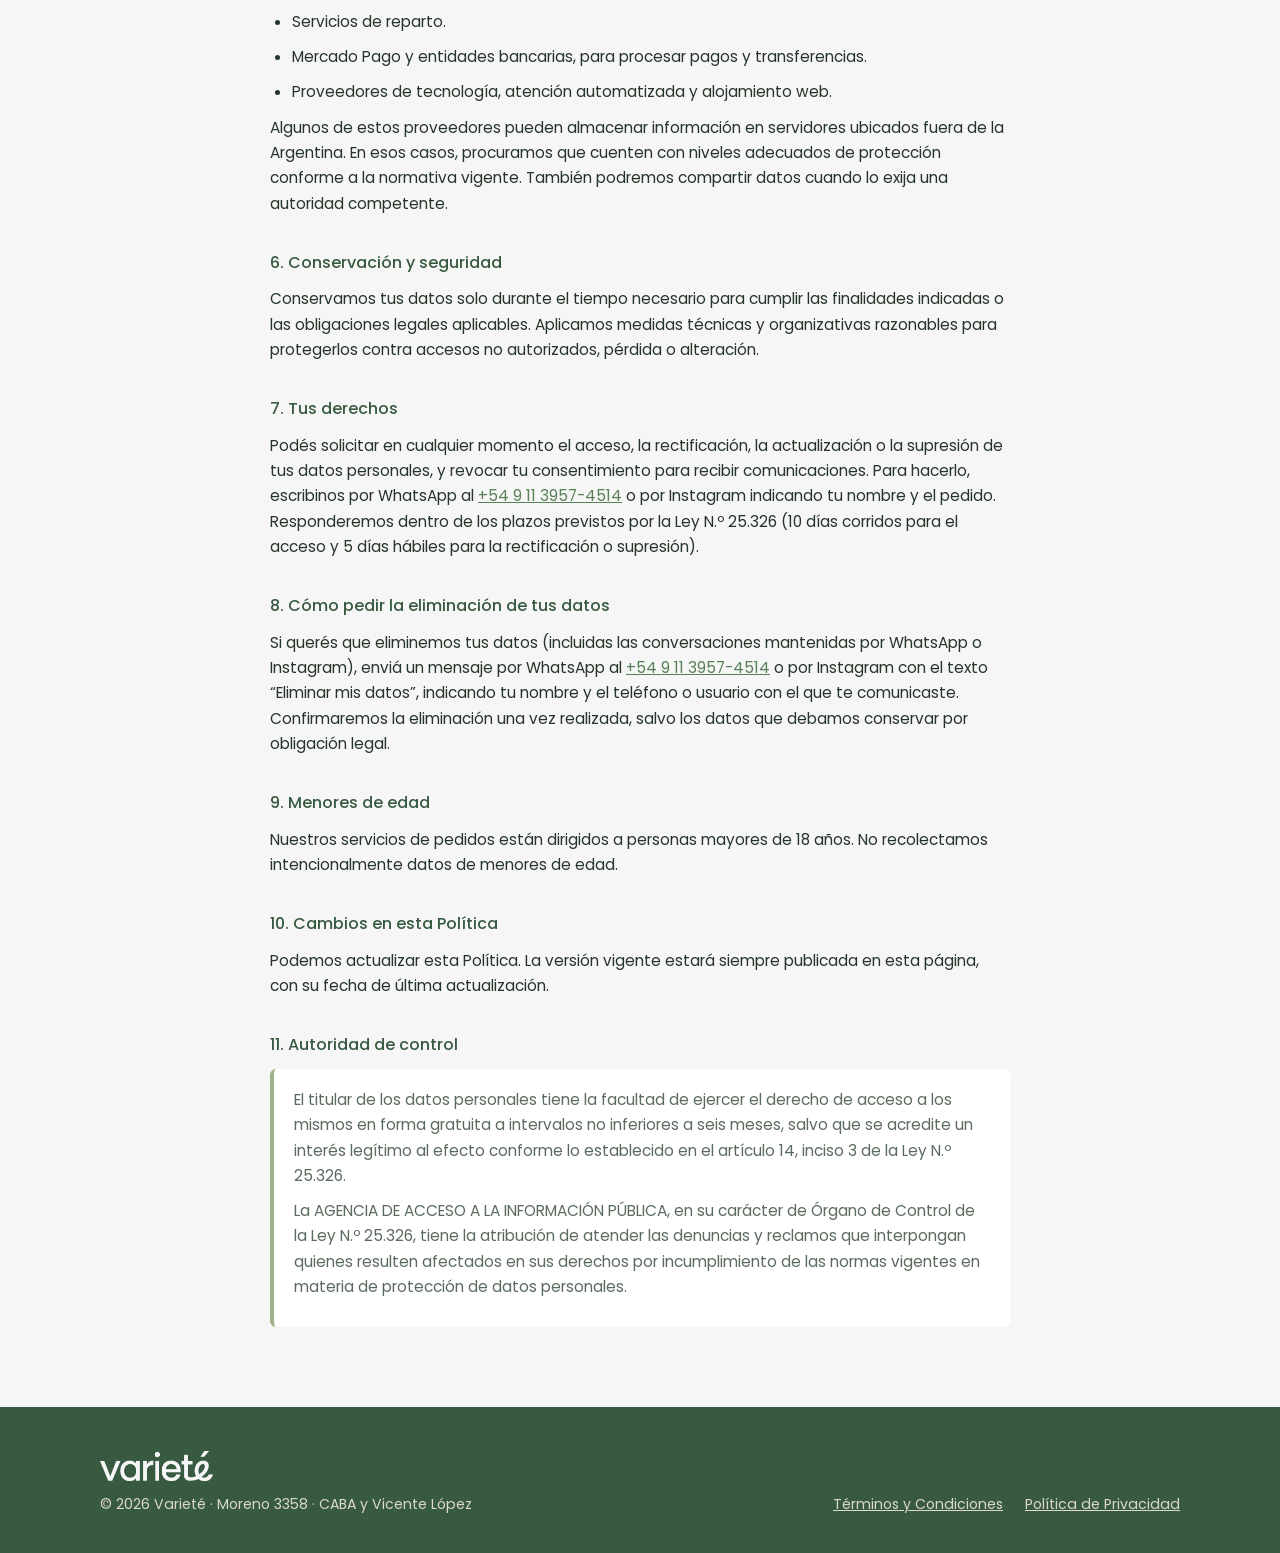
==== commit 2cf3a091: "Revise responsible party details in privacidad.html Updated the responsible party's name and contact" ====
--- a/privacidad.html
+++ b/privacidad.html
@@ -35,7 +35,7 @@
       <p>En Varieté (en adelante, “Varieté”, “nosotros”) respetamos la privacidad de nuestros clientes y de las personas que se comunican con nosotros. Esta Política explica qué datos personales recolectamos, para qué los usamos, con quién los compartimos y cómo podés ejercer tus derechos, de acuerdo con la Ley N.º 25.326 de Protección de los Datos Personales y su normativa complementaria.</p>
 
       <h2>1. Responsable de los datos</h2>
-      <p>El responsable del tratamiento de tus datos es Varieté, con domicilio en Moreno 3358, CABA y Vicente López. Podés contactarnos por WhatsApp al <a href="https://wa.me/5491139574514" target="_blank" rel="noopener">+54 9 11 3957-4514</a> o por Instagram en <a href="https://www.instagram.com/variete__/" target="_blank" rel="noopener">@variete__</a>.</p>
+      <p>El responsable del tratamiento de tus datos es <b>Variete Foods S.R.L.</b> (CUIT 30-71895555-2), titular de la marca Varieté, con domicilio en Moreno 3358, CABA y Vicente López. Podés contactarnos por WhatsApp al <a href="https://wa.me/5491139574514" target="_blank" rel="noopener">+54 9 11 3957-4514</a> o por Instagram en <a href="https://www.instagram.com/variete__/" target="_blank" rel="noopener">@variete__</a>.</p>
 
       <h2>2. Qué datos recolectamos</h2>
       <p>Solo recolectamos los datos que nos das voluntariamente al hacer un pedido o comunicarte con nosotros:</p>
--- a/styles.css
+++ b/styles.css
@@ -91,6 +91,27 @@
 .nuevo { font-size: .66rem; background: #e8f07a; color: var(--verde-osc); padding: 1px 7px; border-radius: 999px; margin-left: 6px; vertical-align: 2px; letter-spacing: .08em; }
 .menu-nota { text-align: center; color: var(--muted); font-size: .88rem; margin-top: 28px; }
 
+/* Menú por plato: foto al lado del nombre */
+.menu-cat { font-size: .95rem; color: #fff; background: var(--verde); display: inline-block; padding: 5px 16px; border-radius: 999px; margin: 44px 0 18px; }
+.sec-head + .menu-cat { margin-top: 0; }
+.platos { display: grid; grid-template-columns: repeat(2, 1fr); gap: 16px 24px; }
+.plato { background: #fff; border-radius: 16px; overflow: hidden; display: flex; flex-direction: row; align-items: stretch; min-height: 150px; }
+.plato > img, .plato .sin-foto { flex: 0 0 150px; width: 150px; height: auto; min-height: 150px; object-fit: cover; }
+.plato .sin-foto { background: var(--salvia); display: grid; place-items: center; }
+.plato .sin-foto img { width: 70%; opacity: .9; }
+.plato .info { padding: 16px 18px; display: flex; flex-direction: column; justify-content: center; }
+.plato h4 { font-weight: 500; color: var(--verde-osc); font-size: 1rem; line-height: 1.3; margin-bottom: 6px; }
+.plato p { font-size: .85rem; color: var(--muted); line-height: 1.5; }
+@media (max-width: 900px) { .platos { grid-template-columns: 1fr; } }
+@media (max-width: 600px) {
+  .platos { gap: 12px; }
+  .plato { min-height: 116px; }
+  .plato > img, .plato .sin-foto { flex-basis: 116px; width: 116px; min-height: 116px; }
+  .plato .info { padding: 12px 14px; }
+  .plato h4 { font-size: .92rem; }
+  .plato p { font-size: .8rem; }
+}
+
 /* Contacto */
 .contacto-grid { display: grid; grid-template-columns: repeat(auto-fit, minmax(230px, 1fr)); gap: 20px; }
 .dato { background: var(--blanco); border-radius: 16px; padding: 24px; }
